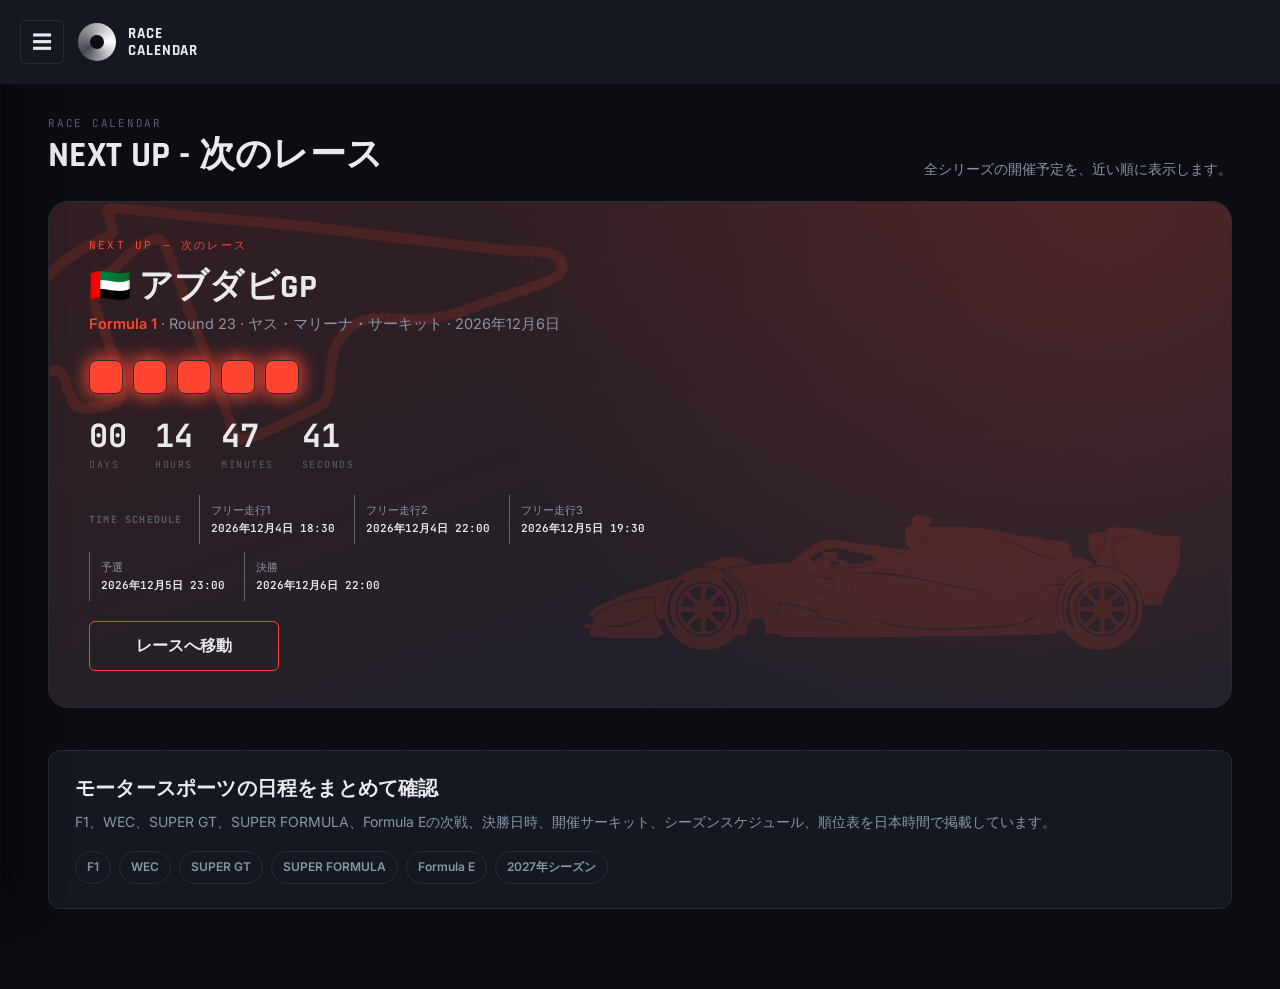
==== 2027/index.html @ 75c9a81f "Add files via upload" ====
<!--
  RACE CALENDAR — モータースポーツ観戦カレンダー
  ================================================
  ファイル構成（すべて同じフォルダに置いて index.html を開いてください。
  サブフォルダは使っていません）:
    index.html            … 画面の骨組み（このファイル）
    styles.css            … 見た目（レイアウト・配色・レスポンシブ対応）
    script.js              … 画面の動作（カレンダー描画・モーダル表示など）
    series-f1.js            ┐
    series-wec.js            │
    series-supergt.js        │ シリーズごとのレースデータ（日程・
    series-superformula.js   │ セッション・順位表）。script.js より
    series-formulae.js      ┘ 集約される
  中身は id="..." を付けた空の入れ物（div など）を用意しておき、
  script.js がその中身を毎回作り直す「描画関数」方式になっています。

  ◆ 車のシルエット／コース図を好きな画像に差し替えたい場合
  各 series-◯◯.js の中で、以下のように「画像ファイルへのパス」を追加すると、
  自動生成の線画の代わりに、その画像をシリーズのテーマカラーで
  表示します。透明PNGを使うと、透明部分を保ったままきれいに表示されます。
  画像は images フォルダに置き、スラッシュ（/）区切りで指定してください。
    ・シリーズ全体の車シルエットを変える → シリーズの "carImage": "../images/任意のファイル名.png"
      例）"id": "f1", "carImage": "../images/f1-car.png", ...
    ・特定のレース1つのコース図を変える → そのレースの "trackImage": "../maps/任意のファイル名.png"
      例）{ "round":1, "name":"...", "trackImage":"../maps/suzuka-map.png", ... }
  透明PNG（背景が透明なシルエットや図）を使うと自然になじみます。
-->
<!DOCTYPE html>
<html lang="ja">
<head>
<meta charset="UTF-8">
<meta name="viewport" content="width=device-width, initial-scale=1.0">
<title>2027年 モータースポーツ日程 | RACE CALENDAR</title>
<meta name="description" content="2027年のF1、WEC、SUPER GT、SUPER FORMULA、Formula Eの日程、決勝開始時刻、開催サーキットを日本時間で確認できます。">
<meta name="robots" content="index, follow, max-image-preview:large">
<meta name="theme-color" content="#10141d">
<meta property="og:locale" content="ja_JP">
<meta property="og:type" content="website">
<meta property="og:site_name" content="RACE CALENDAR">
<meta property="og:title" content="2027年 モータースポーツ日程 | RACE CALENDAR">
<meta property="og:description" content="2027年の主要モータースポーツの日程と開催サーキットを確認できます。">
<meta name="twitter:card" content="summary">
<meta name="twitter:title" content="2027年 モータースポーツ日程 | RACE CALENDAR">
<meta name="twitter:description" content="2027年の主要モータースポーツの日程と開催サーキットを確認できます。">
<link rel="canonical" id="canonicalLink" href="./">
<link rel="icon" href="../favicon.svg" type="image/svg+xml">
<link rel="preconnect" href="https://fonts.googleapis.com">
<link rel="preconnect" href="https://fonts.gstatic.com" crossorigin>
<link href="https://fonts.googleapis.com/css2?family=Rajdhani:wght@500;600;700&family=Inter:wght@400;500;600&family=JetBrains+Mono:wght@400;500;700&display=swap" rel="stylesheet">
<link rel="stylesheet" href="styles.css?v=20260815-seo">
</head>
<body>

<header class="app-header">
  <button class="menu-toggle" id="menuToggle" aria-label="メニューを開く">☰</button>
  <a class="brand" id="homeButton" href="../index.html" aria-label="ホームへ戻る">
    <span class="brand-mark"></span>
    <span class="brand-text">RACE<br>CALENDAR</span>
  </a>
</header>

<div class="app">
  <!-- サイドバー：中身の <nav id="seriesNav"> は空のままにしておき、
       JS の renderNav() がシリーズ一覧ボタンを流し込む -->
  <aside class="sidebar" id="sidebar">
    <button class="sidebar-collapse" id="sidebarCollapse" aria-label="サイドバーを折りたたむ" aria-pressed="false">‹</button>
    <div class="sidebar-label">シリーズを選択</div>
    <nav class="series-nav" id="seriesNav"></nav>
    <div class="sidebar-footer">
      <div class="clock-label">現在時刻 (JST)</div>
      <div class="clock" id="clock">--:--:--</div>
    </div>
  </aside>

  <main class="main">
    <!-- ホーム：全シリーズを横断して、直近のレースを表示する -->
    <section class="home-view" id="homeView">
      <div class="home-heading">
        <div>
          <div class="home-eyebrow">RACE CALENDAR</div>
          <h1>NEXT UP - 次のレース</h1>
        </div>
        <p>全シリーズの開催予定を、近い順に表示します。</p>
      </div>
      <div class="home-featured" id="homeFeatured"></div>
      <section class="home-upcoming-section">
        <div class="section-heading"><h2>まもなく開催</h2><span>UPCOMING RACES</span></div>
        <div class="home-upcoming" id="homeUpcoming"></div>
      </section>
      <section class="seo-intro" aria-labelledby="seoIntroTitle">
        <h2 id="seoIntroTitle">2027年のモータースポーツ日程</h2>
        <p>F1、WEC、SUPER GT、SUPER FORMULA、Formula Eの決勝日、開催サーキット、シーズンスケジュールを掲載しています。</p>
        <nav class="seo-series-links" aria-label="2027年シリーズ別レースカレンダー">
          <a href="?season=2027&amp;series=f1">F1</a>
          <a href="?season=2027&amp;series=wec">WEC</a>
          <a href="?season=2027&amp;series=supergt">SUPER GT</a>
          <a href="?season=2027&amp;series=superformula">SUPER FORMULA</a>
          <a href="?season=2027&amp;series=formulae">Formula E</a>
          <a href="../index.html?season=2026&amp;series=f1">2026年シーズン</a>
        </nav>
      </section>
    </section>

    <div class="series-view" id="seriesView" hidden>
    <div class="series-toolbar"><label class="season-picker" for="seasonSelect"><span>シーズン</span><select id="seasonSelect" aria-label="シーズンを選択"></select></label></div>
    <!-- ヒーロー：次のレース名・カウントダウン・背景の車シルエット。
         中の id 付き要素は renderHero() が毎回書き換える -->
    <section class="hero" id="hero">
      <div class="hero-car" id="heroCar"></div>
      <div class="hero-track" id="heroTrack" aria-hidden="true"></div>
      <div class="hero-content">
        <div class="hero-eyebrow">NEXT UP — 次のレース</div>
        <h1 class="hero-title" id="heroRaceName">読み込み中...</h1>
        <div class="hero-meta" id="heroMeta"></div>
        <div class="lights" id="lights" aria-hidden="true">
          <div class="light"></div><div class="light"></div><div class="light"></div><div class="light"></div><div class="light"></div>
        </div>
        <div class="countdown" id="countdown">
          <div class="cd-block"><span id="cdDays">--</span><label>DAYS</label></div>
          <div class="cd-block"><span id="cdHours">--</span><label>HOURS</label></div>
          <div class="cd-block"><span id="cdMins">--</span><label>MINUTES</label></div>
          <div class="cd-block"><span id="cdSecs">--</span><label>SECONDS</label></div>
        </div>
        <div class="hero-sessions" id="heroSessions" aria-label="タイムスケジュール"></div>
      </div>
    </section>

    <!-- 月間カレンダー：日付マスは renderCalendar() が月替わりのたびに全部作り直す -->
    <section class="calendar-section">
      <div class="cal-header">
        <button class="cal-nav-btn" id="prevMonth" aria-label="前の月">‹</button>
        <h2 id="monthLabel">-</h2>
        <button class="cal-nav-btn" id="nextMonth" aria-label="次の月">›</button>
      </div>
      <div class="cal-grid" id="calGrid"></div>
    </section>

    <!-- シーズンスケジュール一覧：レースカードは renderList() が生成 -->
    <section class="race-list-section">
      <h2 id="listTitle">シーズンスケジュール</h2>
      <div class="race-list" id="raceList"></div>
    </section>

    <!-- 順位表：renderStandings() がシリーズごとの順位データから生成 -->
    <section class="standings-section">
      <h2 id="standingsTitle">ランキング</h2>
      <div class="standings-switch" role="group" aria-label="順位表の表示切り替え">
        <button type="button" class="active" data-standings-mode="drivers">ドライバーズ</button>
        <button type="button" data-standings-mode="teams">チーム</button>
      </div>
      <div class="standings-note" id="standingsNote"></div>
      <div class="standings-table" id="standingsTable"></div>
    </section>
    </div>
  </main>
</div>

<!-- レース詳細モーダル：普段は非表示（.openが付くと画面中央に表示される）。
     openRaceModal() が呼ばれるとこの中身を書き換えて表示する -->
<div class="modal-overlay" id="modalOverlay">
  <div class="modal" role="dialog" aria-modal="true" aria-labelledby="modalRaceName">
    <button class="modal-close" id="modalClose" aria-label="閉じる">✕</button>
    <div class="modal-header">
      <div class="modal-track" id="modalTrack"></div>
      <div class="modal-title">
        <h3 id="modalRaceName">-</h3>
        <div class="sub" id="modalSub">-</div>
      </div>
    </div>
    <div class="modal-section-label">セッションスケジュール</div>
    <div class="session-list" id="modalSessions"></div>
  </div>
</div>

<!-- シリーズごとのデータファイル（レース日程・順位表など）。
     ここに書かれた順番がサイドバーの並び順になる。
     読み込み後、各ファイルが window.SERIES_DATA に自分のシリーズを追加していく。
     script.js（画面の動作を作るメインのコード）は必ずこれらより後で読み込む -->
<script src="series-f1.js?v=20260815-shared-assets"></script>
<script src="series-wec.js?v=20260815-shared-assets"></script>
<script src="series-supergt.js?v=20260815-shared-assets"></script>
<script src="series-superformula.js?v=20260815-shared-assets"></script>
<script src="series-formulae.js?v=20260815-shared-assets"></script>
<script src="home.js?v=20260815-five-upcoming-races"></script>
<script src="../seo.js?v=20260815-seo"></script>
<script src="script.js?v=20260815-seo"></script>
</body>
</html>
---- 2027/styles.css ----
/* ==========================================================
     配色・共通トークン
     ここで定義した色や角丸のサイズを、下のあらゆるパーツが
     var(--◯◯) の形で参照している。色を変えたい時はここだけ直せばよい。
     --accent は「現在選択中のシリーズの色」を指し、
     JavaScript 側で switch のたびに document.documentElement の
     スタイルとして書き換えている（例: var(--red) → var(--blue)）。
     ========================================================== */
  :root{
    --bg:#0B0D12;          /* ページ全体の背景色（濃いアスファルト色） */
    --surface:#141821;      /* カードやサイドバーなど「面」の背景色 */
    --surface-alt:#1B202B;  /* surface よりわずかに明るい面（ホバー時など） */
    --line:#262C38;         /* 境界線の色 */
    --text:#E8EAED;         /* 主要な文字色 */
    --text-dim:#8B93A7;     /* 補助的な文字色（サーキット名など） */
    --text-faint:#565E6E;   /* さらに目立たせない文字色（ラベルなど） */
    /* --- 各レースシリーズのテーマカラー（色見本） --- */
    --red:#FF4530;      /* F1 */
    --amber:#FFB020;    /* SUPER GT */
    --green:#3DFF8C;    /* 決勝スタートランプ点灯時の色にも使用 */
    --blue:#3DA8FF;     /* WEC */
    --purple:#B47DFF;   /* 予備 */
    --orange:#FF8A3D;   /* SUPER FORMULA */
    --teal:#2DD4BF;     /* SUPER耐久 */
    --lime:#C6FF3D;     /* Formula E */
    --pink:#FF5FA8;     /* 予備 */
    --gold:#FFC94D;     /* 順位表の1位ハイライト用 */
    --radius-s:6px;   /* 小さい角丸（ボタンなど） */
    --radius-m:12px;  /* 中くらいの角丸（カードなど） */
    --radius-l:20px;  /* 大きい角丸（セクション全体など） */
    --accent: var(--red); /* 現在選択中シリーズのテーマカラー（JSで動的に切替） */
  }

  /* ページ全体の初期化（余白リセット・箱の計算方法を統一） */
  *{box-sizing:border-box; margin:0; padding:0;}
  html{scroll-behavior:smooth;}
  body{
    background:var(--bg);
    color:var(--text);
    font-family:'Inter', sans-serif;
    min-height:100vh;
    background-image:repeating-linear-gradient(90deg, rgba(255,255,255,0.015) 0px, rgba(255,255,255,0.015) 1px, transparent 1px, transparent 80px);
  }
  /* ホームは無地、シリーズ画面だけ選択中のテーマカラーで背景を染める。 */
  body.series-active{
    background-image:
      radial-gradient(circle at 85% -10%, color-mix(in srgb, var(--accent) 16%, transparent), transparent 42%),
      repeating-linear-gradient(90deg, rgba(255,255,255,0.015) 0px, rgba(255,255,255,0.015) 1px, transparent 1px, transparent 80px);
  }

  h1,h2,h3{font-family:'Rajdhani', sans-serif; font-weight:700; letter-spacing:0.01em;}
  ::selection{ background:var(--accent); color:#0B0D12; }
  a, button{ font-family:inherit; }

  /* ==========================================================
     全体レイアウト
     画面は「サイドバー（左）＋メイン（右）」の横並び(flex)構成。
     スマホ幅では .menu-toggle（ハンバーガーボタン）でサイドバーの
     表示/非表示を切り替える（詳しくは末尾の @media 参照）。
     ========================================================== */
  .app{ display:flex; min-height:100vh; }

  .app-header{
    position:fixed; inset:0 0 auto 0; z-index:70; height:84px;
    display:flex; align-items:center; gap:14px; padding:0 20px;
    background:var(--surface); border-bottom:0;
    backdrop-filter:blur(14px); -webkit-backdrop-filter:blur(14px);
  }

  /* PC・スマホ共通のサイドバー開閉ボタン */
  .menu-toggle{
    display:block;
    position:static; flex:none;
    width:44px; height:44px;
    background:var(--surface); border:1px solid var(--line);
    color:var(--text); border-radius:var(--radius-s);
    font-size:20px; cursor:pointer;
  }

  /* 左側のサイドバー本体（シリーズ切替ナビ＋現在時刻） */
  .sidebar{
    width:260px; min-width:260px;
    background:var(--surface);
    border-right:0;
    padding:94px 20px 28px;
    display:flex; flex-direction:column;
    position:fixed; left:0; top:0; height:100vh;
    overflow-y:auto; z-index:50; transform:translateX(-100%);
    box-shadow:20px 0 40px rgba(0,0,0,0.4); transition:transform .25s ease;
  }
  .sidebar.open{ transform:translateX(0); }

  .brand{ display:flex; align-items:center; gap:12px; position:static; margin:0; background:none; border:0; cursor:pointer; text-align:left; text-decoration:none; }
  .brand:focus-visible,.sidebar-collapse:focus-visible{ outline:2px solid var(--accent); outline-offset:3px; }
  .brand-mark{
    width:38px; height:38px; border-radius:50%;
    background:conic-gradient(from 90deg, #fff, #ffffff35 40%, #fff);
    display:flex; align-items:center; justify-content:center;
    position:relative; flex:none;
  }
  body.series-active .brand-mark{
    background:conic-gradient(from 90deg, var(--accent), #fff2 40%, var(--accent));
  }
  .brand-mark::after{
    content:""; width:14px; height:14px; border-radius:50%;
    background:var(--bg);
  }
  .brand-text{
    font-family:'Rajdhani', sans-serif; font-weight:700;
    font-size:15px; line-height:1.15; letter-spacing:0.06em; color:var(--text);
  }
  .sidebar-collapse{
    display:none;
    position:absolute; right:12px; left:auto; top:32px; z-index:2; width:30px; height:30px;
    border:1px solid var(--line); border-radius:50%; background:var(--surface-alt); color:var(--text-dim);
    cursor:pointer; font-size:22px; line-height:1; transition:transform .22s ease, color .15s ease;
  }
  .sidebar-collapse:hover{ color:var(--text); border-color:var(--accent); }
  .sidebar.collapsed{ width:78px; min-width:78px; padding:94px 14px 28px; overflow:visible; }
  .sidebar.collapsed .sidebar-label,.sidebar.collapsed .series-btn span:not(.dot),.sidebar.collapsed .sidebar-footer{ display:none; }
  .sidebar.collapsed .series-btn{ justify-content:center; padding:12px; }
  .sidebar.collapsed .sidebar-collapse{
    /* 折りたたみ時はロゴアイコンの横、サイドバー外側に表示する */
    right:-112px; left:auto; top:32px; transform:rotate(180deg);
  }

  .series-toolbar{ display:flex; justify-content:flex-end; margin-bottom:16px; }
  .season-picker{ display:flex; flex-direction:column; gap:6px; width:154px; }
  .season-picker span{ font-family:'JetBrains Mono',monospace; font-size:10px; letter-spacing:.13em; color:var(--text-faint); }
  .season-picker select{ width:100%; appearance:none; background:var(--surface-alt); color:var(--text); border:1px solid var(--line); border-radius:var(--radius-s); padding:9px 11px; font:600 13px 'JetBrains Mono',monospace; cursor:pointer; }
  .season-picker select:focus-visible{ outline:2px solid var(--accent); outline-offset:2px; }

  .sidebar-label{
    font-family:'JetBrains Mono', monospace; font-size:11px;
    letter-spacing:0.12em; color:var(--text-faint); margin-bottom:14px;
    text-transform:uppercase;
  }

  /* シリーズ切替ボタンの並び（中身は JS の renderNav() が生成する） */
  .series-nav{ display:flex; flex-direction:column; gap:4px; }
  .series-btn{
    display:flex; align-items:center; gap:12px;
    background:transparent; border:1px solid transparent;
    color:var(--text-dim); text-align:left;
    padding:10px 12px; border-radius:var(--radius-s);
    cursor:pointer; font-size:13.5px; font-weight:500;
    width:100%; text-decoration:none;
    transition:background .15s ease, color .15s ease, border-color .15s ease;
  }
  .series-btn .dot{
    width:9px; height:9px; border-radius:50%; flex:none;
    background:var(--dot-color, var(--text-faint));
    box-shadow:0 0 0 3px transparent;
    transition:box-shadow .15s ease;
  }
  .series-btn:hover{ background:var(--surface-alt); color:var(--text); }
  .series-btn:focus-visible{ outline:2px solid var(--accent); outline-offset:2px; }
  .series-btn.active{ background:var(--surface-alt); color:var(--text); border-color:var(--line); }
  .series-btn.active .dot{ box-shadow:0 0 0 3px color-mix(in srgb, var(--dot-color) 25%, transparent); }
  .series-btn .count{ margin-left:auto; font-family:'JetBrains Mono', monospace; font-size:11px; color:var(--text-faint); }
  .home-nav-btn{ margin-bottom:6px; }

  .sidebar-footer{ margin-top:auto; padding-top:24px; border-top:1px solid var(--line); }
  .clock-label{ font-family:'JetBrains Mono', monospace; font-size:10px; letter-spacing:0.15em; color:var(--text-faint); }
  .clock{ font-family:'JetBrains Mono', monospace; font-size:22px; color:var(--text); margin-top:4px; }

  /* ==========================================================
     メインエリア（右側）
     上から「ヒーロー（次のレース情報）」→「カレンダー」→
     「シーズンスケジュール一覧」→「順位表」の縦積み構成。
     ========================================================== */
  /* PC幅で画面いっぱいに広がるよう、横幅の上限(max-width)は設けていない。
     サイドバー(260px)を除いた残りの幅すべてを .main が使う */
  .main{ flex:1; width:100%; min-width:0; margin-left:0; padding:116px 48px 80px; transition:margin-left .25s ease, width .25s ease; }

  @media (min-width: 881px){
    .sidebar.open + .main{
      width:calc(100% - 260px);
      margin-left:260px;
    }
  }

  /* ホーム画面 */
  .home-heading{ display:flex; justify-content:space-between; align-items:end; gap:24px; margin-bottom:22px; }
  .home-eyebrow,.section-heading span{ font-family:'JetBrains Mono',monospace; font-size:11px; letter-spacing:.16em; color:var(--text-faint); }
  .home-heading h1{ font-size:36px; color:var(--text); }
  .home-heading p{ color:var(--text-dim); font-size:14px; }
  .home-featured{ --panel-accent:var(--home-color,var(--accent)); position:relative; overflow:hidden; min-height:260px; padding:36px 40px; border:1px solid var(--line); border-radius:var(--radius-l); background:linear-gradient(160deg, color-mix(in srgb, var(--panel-accent) 13%, var(--surface)) 0%, var(--surface-alt) 100%); margin-bottom:34px; }
  .home-featured::before{
    content:""; position:absolute; inset:0;
    background:radial-gradient(circle at 90% 0%, color-mix(in srgb, var(--panel-accent) 18%, transparent), transparent 55%);
    pointer-events:none;
  }
  .home-featured-content{ position:relative; z-index:1; max-width:720px; }
  .home-featured-car{ position:absolute; right:50px; bottom:-22px; z-index:0; width:600px; max-width:52%; opacity:.14; pointer-events:none; }
  .home-featured-car img,.home-featured-car svg{ display:block; width:100%; height:auto; }
  .home-featured-track{ position:absolute; z-index:0; left:-190px; top:-246px; bottom:auto; opacity:.14; transform:rotate(-13deg); pointer-events:none; }
  .home-featured-track .track-icon-img{ display:block; }
  .home-featured .hero-eyebrow{ color:var(--home-color,var(--accent)); }
  .home-featured .hero-meta .series-tag{ color:var(--home-color,var(--accent)); }
  .home-featured .home-countdown{ margin-bottom:24px; }
  .home-featured .home-sessions{ margin:0 0 20px; }
  .race-link-btn{ display:inline-flex; align-items:center; justify-content:center; padding:10px 15px; border:1px solid var(--home-color,var(--accent)); border-radius:var(--radius-s); background:transparent; color:var(--text); font-weight:600; cursor:pointer; text-decoration:none; transition:background .15s ease, color .15s ease; }
  .featured-race-link{ min-width:190px; min-height:50px; padding:13px 22px; font-size:16px; }
  .race-link-btn:hover{ background:var(--home-color,var(--accent)); color:var(--bg); }
  .section-heading{ display:flex; align-items:baseline; justify-content:space-between; margin-bottom:16px; }
  .section-heading h2{ font-size:22px; color:var(--text); }
  .home-upcoming{ display:flex; flex-direction:column; gap:10px; }
  .upcoming-card{ --home-color:var(--accent); position:relative; overflow:hidden; background:var(--surface); border:1px solid var(--line); border-left:4px solid var(--home-color); border-radius:var(--radius-m); padding:22px 24px; display:grid; grid-template-columns:185px 64px 190px minmax(0,1fr) auto; align-items:center; column-gap:18px; min-height:148px; }
  .upcoming-when{ grid-column:1; grid-row:1 / span 2; display:flex; flex-direction:column; gap:4px; }
  .upcoming-date{ font-family:'JetBrains Mono',monospace; font-size:13px; color:var(--text-dim); }
  .upcoming-days{ color:var(--home-color); font-family:'JetBrains Mono',monospace; font-size:42px; line-height:1; letter-spacing:-.06em; }
  .upcoming-days small{ font-size:15px; letter-spacing:0; margin-left:5px; }
  .upcoming-track{ grid-column:2; grid-row:1 / span 2; display:flex; align-items:center; justify-content:center; z-index:1; }
  .upcoming-track .track-icon-img{ display:block; }
  .upcoming-series{ grid-column:3; grid-row:1 / span 2; color:var(--text-dim); font-size:14px; font-weight:600; }
  .upcoming-card h3{ grid-column:4; grid-row:1; color:var(--text); font-size:24px; line-height:1.1; margin-bottom:5px; z-index:1; }
  .upcoming-circuit{ grid-column:4; grid-row:2; color:var(--text-dim); font-size:14px; line-height:1.4; z-index:1; }
  .upcoming-card .race-link-btn{ grid-column:5; grid-row:1 / span 2; width:140px; font-size:14px; z-index:1; }
  .upcoming-car{ position:absolute; right:300px; bottom:-22px; width:350px; opacity:.08; pointer-events:none; }
  .upcoming-car img,.upcoming-car svg{ display:block; width:100%; height:auto ;}
  .seo-intro{ margin-top:42px; padding:24px 26px; border:1px solid var(--line); border-radius:var(--radius-m); background:var(--surface); }
  .seo-intro h2{ color:var(--text); font-size:20px; margin-bottom:8px; }
  .seo-intro p{ color:var(--text-dim); font-size:14px; line-height:1.75; }
  .seo-series-links{ display:flex; flex-wrap:wrap; gap:8px; margin-top:16px; }
  .seo-series-links a{ padding:7px 11px; border:1px solid var(--line); border-radius:999px; color:var(--text-dim); font-size:12px; font-weight:600; text-decoration:none; }
  .seo-series-links a:hover{ border-color:var(--text-faint); color:var(--text); }
  .seo-series-links a:focus-visible{ outline:2px solid var(--accent); outline-offset:2px; }

  /* ヒーローセクション：次のレース名・カウントダウン・背景の車シルエット */
  .hero{
    --panel-accent:var(--accent);
    background:linear-gradient(160deg, color-mix(in srgb, var(--accent) 13%, var(--surface)) 0%, var(--surface-alt) 100%);
    border:1px solid var(--line);
    border-radius:var(--radius-l);
    padding:36px 40px;
    position:relative;
    overflow:hidden;
    margin-bottom:36px;
  }
  .hero::before{
    content:""; position:absolute; inset:0;
    background:radial-gradient(circle at 90% 0%, color-mix(in srgb, var(--accent) 18%, transparent), transparent 55%);
    pointer-events:none;
  }
  /* 背景に薄く表示する「そのシリーズの車シルエット」（JSのcarSVG()が中身を生成） */
  .hero-car{
    position:absolute; right:-10px; bottom:-14px; width:380px; max-width:52%;
    opacity:0.14; pointer-events:none; z-index:0; transition:opacity .3s ease;
  }
  .hero-track{
    position:absolute; left:-190px; top:-246px; bottom:auto; z-index:0; opacity:.14;
    transform:rotate(-13deg); pointer-events:none;
  }
  .hero-track .track-icon-img{ display:block; }
  .hero-car svg{ width:100%; height:auto; display:block; }
  /* 通常の画像表示に色フィルターを適用する。ローカルファイルを直接開く場合も安定して表示される。 */
  .tinted-image{
    display:block;
    filter:var(--image-filter, none);
  }
  .hero-car-img{
    width:150%; height:auto; object-fit:contain;max-width:200%;
    position:absolute; right:30px; bottom:-14px;
  }

  /* 文字エリアと背景の車が重なり始める幅では、コース図を優先する。 */
  @media (max-width: 1180px){
    .hero-car,.home-featured-car,.upcoming-car{ display:none; }
  }
  /* コース図は正方形の枠内に収める */
  .track-icon-img{
    display:inline-block; flex:none; object-fit:contain;
  }
  /* 文字情報は z-index:1 で車シルエットより手前に表示し、読みやすさを確保 */
  .hero-content{ position:relative; z-index:1; }
  .hero-sessions{ display:flex; flex-wrap:wrap; align-items:stretch; gap:8px; margin:20px 0 18px; max-width:880px; }
  .hero-sessions-title{ display:flex; align-items:center; padding-right:8px; color:var(--text-faint); font-family:'JetBrains Mono',monospace; font-size:10px; font-weight:700; letter-spacing:.12em; }
  .hero-session{ display:flex; flex-direction:column; justify-content:center; gap:3px; min-width:142px; padding:8px 11px; }
  .hero-sessions-title + .hero-session,
  .hero-session + .hero-session{ border-left:1px solid color-mix(in srgb, var(--text-dim) 62%, transparent); }
  .hero-session span{ color:var(--text-dim); font-size:11px; }
  .hero-session strong{ color:var(--text); font-family:'JetBrains Mono',monospace; font-size:11px; font-weight:600; white-space:nowrap; }
  .hero-eyebrow{ font-family:'JetBrains Mono', monospace; font-size:11px; letter-spacing:0.2em; color:var(--accent); margin-bottom:10px; }
  .hero-title{ font-size:34px; color:var(--text); margin-bottom:6px; }
  .hero-meta{ color:var(--text-dim); font-size:14.5px; margin-bottom:26px; }
  .hero-meta .series-tag{ color:var(--accent); font-weight:600; }

  /* F1の「スタートランプ」を模した5つのランプ。残り日数が少ないほど
     点灯数が増え、レース当日は緑（.go）になる（JSのsetLights()が制御） */
  .lights{ display:flex; gap:10px; margin-bottom:26px; }
  .light{ width:34px; height:34px; border-radius:8px; background:#2a1210; border:1px solid var(--line); transition:background .3s ease, box-shadow .3s ease; }
  .light.on{ background:var(--red); box-shadow:0 0 18px 2px color-mix(in srgb, var(--red) 70%, transparent); }
  .light.go{ background:var(--green); box-shadow:0 0 18px 2px color-mix(in srgb, var(--green) 70%, transparent); }

  /* 残り日数・時・分・秒を表示するカウントダウン表示（DAYS/HOURS/MIN/SEC） */
  .countdown{ display:flex; gap:28px; flex-wrap:wrap; }
  .cd-block{ display:flex; flex-direction:column; }
  .cd-block span{ font-family:'JetBrains Mono', monospace; font-size:32px; font-weight:700; color:var(--text); line-height:1; }
  .cd-block label{ font-family:'JetBrains Mono', monospace; font-size:10px; letter-spacing:0.15em; color:var(--text-faint); margin-top:6px; }

  /* 月間カレンダー：開催日のマスだけ色付き＆クリック可能になる
     （中身はJSのrenderCalendar()が月替わりのたびに作り直す） */
  .calendar-section{ background:var(--surface); border:1px solid var(--line); border-radius:var(--radius-l); padding:28px 30px; margin-bottom:36px; }
  .cal-header{ display:flex; align-items:center; justify-content:space-between; margin-bottom:20px; }
  .cal-header h2{ font-size:20px; color:var(--text); }
  .cal-nav-btn{ width:34px; height:34px; border-radius:var(--radius-s); background:var(--surface-alt); border:1px solid var(--line); color:var(--text-dim); cursor:pointer; font-size:16px; }
  .cal-nav-btn:hover{ color:var(--text); border-color:var(--accent); }
  .cal-nav-btn:focus-visible{ outline:2px solid var(--accent); outline-offset:2px; }

  .cal-grid{ display:grid; grid-template-columns:repeat(7, 1fr); gap:6px; }
  .cal-dow{ text-align:center; font-family:'JetBrains Mono', monospace; font-size:11px; color:var(--text-faint); padding-bottom:8px; letter-spacing:0.08em; }
  .cal-day{
    /* PC幅で列(1fr)が広がっても、セルの高さは一定の範囲に収まるようにして
       中身が空っぽの巨大な正方形にならないようにする（aspect-ratio指定はしない） */
    height:clamp(44px, 6vw, 72px);
    border-radius:var(--radius-s); background:var(--surface-alt);
    display:flex; flex-direction:column; align-items:center; justify-content:center;
    font-family:'JetBrains Mono', monospace; font-size:13px; color:var(--text-dim);
    position:relative;
  }
  .cal-day.empty{ background:transparent; }
  .cal-day.today{ box-shadow:inset 0 0 0 1.5px var(--text-faint); }
  .cal-day.race-day{ background:color-mix(in srgb, var(--accent) 16%, var(--surface-alt)); color:var(--text); cursor:pointer; font-weight:600; }
  .cal-day.race-day:hover{ background:color-mix(in srgb, var(--accent) 32%, var(--surface-alt)); }
  .cal-day.race-day::after{ content:""; position:absolute; bottom:5px; width:5px; height:5px; border-radius:50%; background:var(--accent); }
  .cal-day:focus-visible{ outline:2px solid var(--accent); outline-offset:2px; }

  /* シーズンスケジュール一覧：1レース＝1枚のカード。
     クリックするとそのレースの詳細（セッション日程）がモーダルで開く
     （中身はJSのrenderList()が生成、クリック処理はopenRaceModal()） */
  .race-list-section h2{ font-size:20px; margin-bottom:18px; color:var(--text); }
  .race-list{ display:flex; flex-direction:column; gap:10px; margin-bottom:36px; }
  .race-card{
    background:var(--surface); border:1px solid var(--line); border-left:3px solid var(--accent);
    border-radius:var(--radius-m); padding:14px 20px;
    display:grid; grid-template-columns:56px 48px 1fr auto; align-items:center; gap:16px;
    color:inherit; text-decoration:none; cursor:pointer; transition:transform .15s ease, border-color .15s ease;
  }
  .race-card:hover{ border-color:var(--accent); transform:translateY(-1px); }
  .race-card:focus-visible{ outline:2px solid var(--accent); outline-offset:2px; }
  .race-round{ font-family:'JetBrains Mono', monospace; font-size:11px; color:var(--text-faint); display:flex; flex-direction:column; gap:2px; }
  .race-round strong{ font-size:18px; color:var(--accent); font-family:'JetBrains Mono',monospace; }
  .race-track{ display:flex; align-items:center; justify-content:center; }
  .race-info h3{ font-size:16px; color:var(--text); margin-bottom:3px; font-weight:600; }
  .race-info .circuit{ font-size:12.5px; color:var(--text-dim); }
  .race-date{ font-family:'JetBrains Mono', monospace; font-size:13px; color:var(--text-dim); text-align:right; white-space:nowrap; }
  .race-card.past{ opacity:0.45; }

  /* 順位表：選択中シリーズのドライバー/チーム順位（サンプルデータ）
     （中身はJSのrenderStandings()が生成） */
  .standings-section h2{ font-size:20px; margin-bottom:8px; color:var(--text); }
  .standings-switch{ display:flex; gap:6px; margin:0 0 12px; }
  .standings-switch button{ border:1px solid var(--line); border-radius:999px; background:var(--surface-alt); color:var(--text-dim); padding:7px 13px; font:600 12px 'JetBrains Mono',monospace; cursor:pointer; }
  .standings-switch button.active{ border-color:var(--accent); background:color-mix(in srgb, var(--accent) 18%, var(--surface)); color:var(--text); }
  .standings-switch button:focus-visible{ outline:2px solid var(--accent); outline-offset:2px; }
  .standings-note{ font-size:12px; color:var(--text-faint); margin-bottom:14px; }
  .standings-table{ display:flex; flex-direction:column; gap:6px; }
  .standings-class{ display:flex; flex-direction:column; gap:6px; margin-bottom:18px; }
  .standings-class h3{ font-family:'JetBrains Mono',monospace; font-size:12px; letter-spacing:.12em; color:var(--accent); margin:2px 0 4px; }
  .standings-row{ display:grid; grid-template-columns:32px 1fr auto; align-items:center; gap:14px; background:var(--surface); border:1px solid var(--line); border-radius:var(--radius-m); padding:10px 16px; }
  .standings-row .pos{ font-family:'JetBrains Mono', monospace; font-weight:700; color:var(--accent); font-size:15px; }
  .standings-row.top1 .pos{ color:var(--gold); }
  .standings-row .driver{ display:flex; align-items:center; flex-wrap:wrap; gap:7px; font-size:14px; color:var(--text); font-weight:600; }
  .standings-row .team{ font-size:11.5px; color:var(--text-dim); }
  .standings-row .pts{ font-family:'JetBrains Mono', monospace; font-size:13px; color:var(--text-dim); text-align:right; white-space:nowrap; }

  /* レース詳細モーダル：カレンダーの開催日 or スケジュールカードを
     クリックした時に、練習走行・予選・決勝などのセッション時間を表示する
     画面全体を覆うポップアップ（JSのopenRaceModal()/closeModal()で開閉） */
  .modal-overlay{
    position:fixed; inset:0; background:rgba(5,6,9,0.72); backdrop-filter:blur(3px);
    display:flex; align-items:center; justify-content:center; z-index:200; padding:20px;
    opacity:0; pointer-events:none; transition:opacity .2s ease;
  }
  .modal-overlay.open{ opacity:1; pointer-events:auto; }
  .modal{
    background:var(--surface); border:1px solid var(--line); border-radius:var(--radius-l);
    max-width:520px; width:100%; max-height:85vh; overflow-y:auto; padding:32px; position:relative;
    transform:translateY(10px); transition:transform .2s ease;
  }
  .modal-overlay.open .modal{ transform:translateY(0); }
  .modal-close{
    position:absolute; top:18px; right:18px; width:36px; height:36px; border-radius:50%;
    background:var(--surface-alt); border:1px solid var(--line); color:var(--text-dim); cursor:pointer; font-size:18px;
  }
  .modal-close:focus-visible{ outline:2px solid var(--accent); outline-offset:2px; }
  .modal-header{ display:flex; gap:18px; align-items:center; margin-bottom:22px; padding-right:30px; }
  .modal-title h3{ font-size:21px; color:var(--text); }
  .modal-title .sub{ font-size:12.5px; color:var(--text-dim); margin-top:4px; }
  .modal-section-label{ font-family:'JetBrains Mono', monospace; font-size:11px; letter-spacing:0.15em; color:var(--text-faint); margin-bottom:10px; text-transform:uppercase; }
  .session-list{ display:flex; flex-direction:column; gap:8px; }
  .session-row{ display:flex; justify-content:space-between; align-items:center; background:var(--surface-alt); border-radius:var(--radius-s); padding:11px 14px; border-left:3px solid var(--accent); }
  .session-row .label{ font-size:13.5px; color:var(--text); font-weight:500; }
  .session-row .time{ font-family:'JetBrains Mono', monospace; font-size:12.5px; color:var(--text-dim); }

  /* スマホ・タブレット幅（880px以下）向けの調整：
     サイドバーを画面外に隠し、ハンバーガーボタンで開閉する形に切替 */
  @media (max-width: 880px){
    .menu-toggle{ display:block; }
    .sidebar{ position:fixed; z-index:50; left:0; top:0; transform:translateX(-100%); transition:transform .25s ease; box-shadow:20px 0 40px rgba(0,0,0,0.4); }
    .sidebar.open{ transform:translateX(0); }
    .sidebar.collapsed{ width:260px; min-width:260px; padding:94px 20px 28px; overflow-y:auto; }
    .sidebar.collapsed .sidebar-label,.sidebar.collapsed .series-btn span:not(.dot),.sidebar.collapsed .sidebar-footer{ display:initial; }
    .sidebar.collapsed .series-btn{ justify-content:flex-start; padding:10px 12px; }
    .sidebar-collapse{ display:none; }
    .main{ padding:108px 20px 60px; }
    .home-heading{ align-items:start; flex-direction:column; }
    .upcoming-card{ grid-template-columns:155px 56px minmax(0,1fr) auto; row-gap:6px; }
    .upcoming-when{ grid-column:1; grid-row:1 / span 3; }
    .upcoming-track{ grid-column:2; grid-row:1 / span 3; }
    .upcoming-series{ grid-column:3; grid-row:1; }
    .upcoming-card h3{ grid-column:3; grid-row:2; }
    .upcoming-circuit{ grid-column:3; grid-row:3; }
    .upcoming-card .race-link-btn{ grid-column:4; grid-row:1 / span 3; }
    .upcoming-card h3{ font-size:21px; }
    .upcoming-car{ right:140px; width:170px; }
    .hero{ padding:26px 22px; }
    .hero-title{ font-size:26px; }
    /* 大きな背景コース図を、左上に消えずカード内で見える大きさへ調整する。 */
    .hero-track{ left:-92px; top:-82px; bottom:auto; opacity:.12; transform:rotate(-13deg) scale(.70); transform-origin:left top; }
    .home-featured-track{ left:-92px; top:-82px; bottom:auto; opacity:.12; transform:rotate(-13deg) scale(.70); transform-origin:left top; }
    .race-card{ grid-template-columns:40px 40px 1fr; }
    .race-date{ grid-column:1 / -1; text-align:left; }
  }

  @media (max-width: 540px){
    .hero-sessions{ gap:6px; }
    .hero-sessions-title{ width:100%; padding:0 0 2px; }
    .hero-session{ min-width:calc(50% - 3px); flex:1; }
    .hero-session + .hero-session{ border-left:0; }
    .hero-sessions-title + .hero-session{ border-left:0; }
    .hero-session:nth-of-type(even){ border-left:1px solid color-mix(in srgb, var(--text-dim) 62%, transparent); }
    .hero-track{ left:-120px; top:-92px; opacity:.11; transform:rotate(-13deg) scale(.70); }
    .home-featured-track{ left:-120px; top:-92px; opacity:.11; transform:rotate(-13deg) scale(.70); }
    .upcoming-card{ grid-template-columns:1fr 52px auto; gap:6px 12px; }
    .upcoming-when{ grid-column:1; grid-row:1; }
    .upcoming-track{ grid-column:2; grid-row:1 / span 4; }
    .upcoming-series{ grid-column:1; grid-row:2; }
    .upcoming-card h3{ grid-column:1; grid-row:3; }
    .upcoming-circuit{ grid-column:1; grid-row:4; }
    .upcoming-card .race-link-btn{ grid-column:3; grid-row:1 / span 4; }
    .home-featured-count{ gap:12px; }
    .home-featured-count strong{ font-size:21px; }
  }

  /* OS側で「アニメーションを減らす」設定をしている人向けに、
     アニメーション・トランジションを無効化するアクセシビリティ対応 */
  @media (prefers-reduced-motion: reduce){
    *{ animation:none !important; transition:none !important; }
    html{ scroll-behavior:auto; }
  }
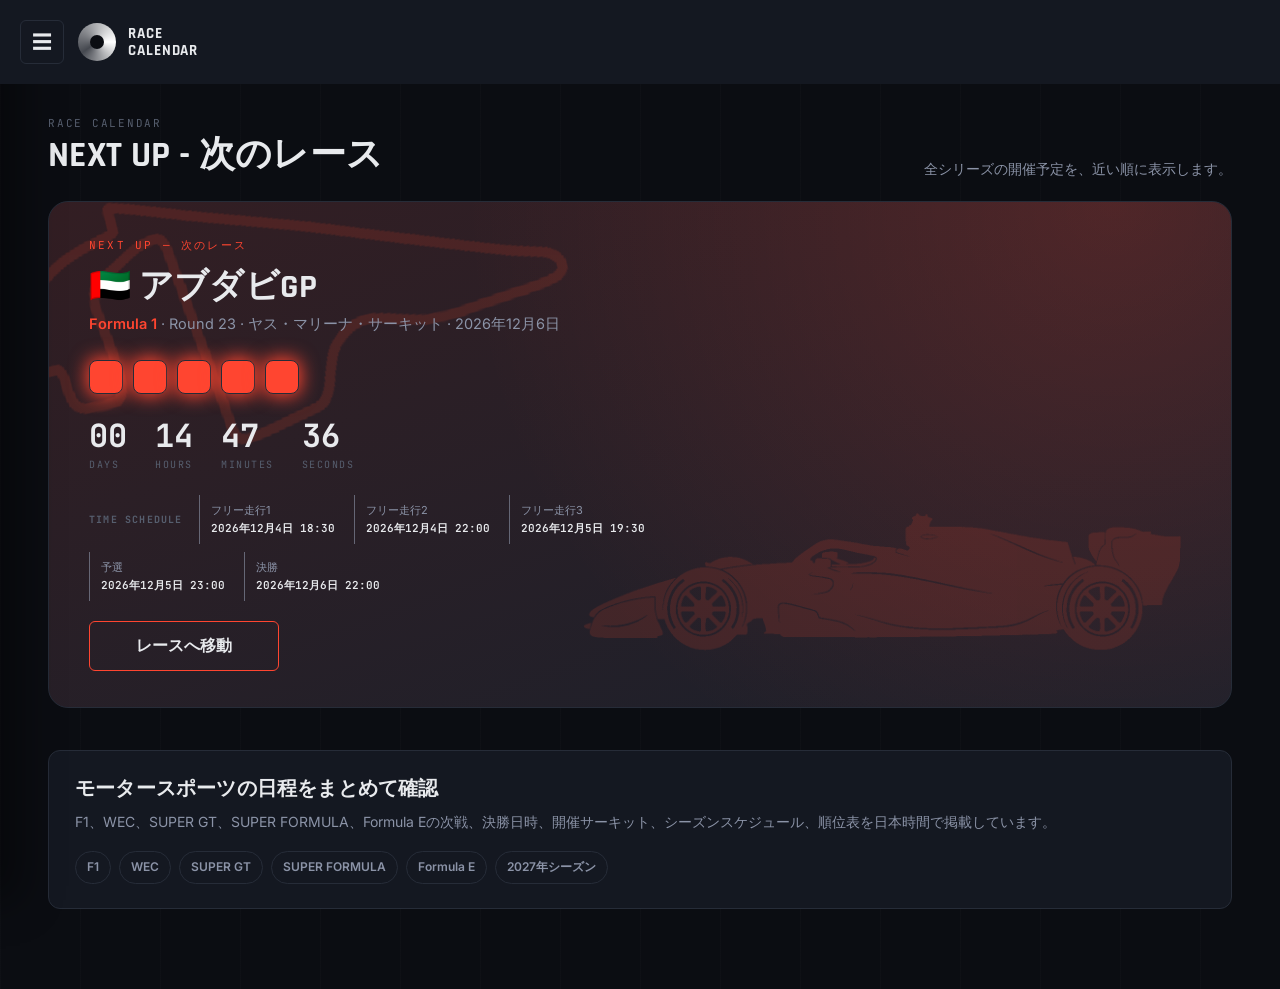
==== commit edf5c0d1: "Add production sitemap and canonical URLs" ====
--- a/2027/index.html
+++ b/2027/index.html
@@ -39,10 +39,12 @@
 <meta property="og:site_name" content="RACE CALENDAR">
 <meta property="og:title" content="2027年 モータースポーツ日程 | RACE CALENDAR">
 <meta property="og:description" content="2027年の主要モータースポーツの日程と開催サーキットを確認できます。">
+<meta property="og:url" content="https://racecalendar98.github.io/racecalendar/2027/">
 <meta name="twitter:card" content="summary">
 <meta name="twitter:title" content="2027年 モータースポーツ日程 | RACE CALENDAR">
 <meta name="twitter:description" content="2027年の主要モータースポーツの日程と開催サーキットを確認できます。">
-<link rel="canonical" id="canonicalLink" href="./">
+<link rel="canonical" id="canonicalLink" href="https://racecalendar98.github.io/racecalendar/2027/">
+<link rel="sitemap" type="application/xml" href="https://racecalendar98.github.io/racecalendar/sitemap.xml">
 <link rel="icon" href="../favicon.svg" type="image/svg+xml">
 <link rel="preconnect" href="https://fonts.googleapis.com">
 <link rel="preconnect" href="https://fonts.gstatic.com" crossorigin>
@@ -182,7 +184,7 @@
 <script src="series-superformula.js?v=20260815-shared-assets"></script>
 <script src="series-formulae.js?v=20260815-shared-assets"></script>
 <script src="home.js?v=20260815-five-upcoming-races"></script>
-<script src="../seo.js?v=20260815-seo"></script>
-<script src="script.js?v=20260815-seo"></script>
+<script src="../seo.js?v=20260815-sitemap"></script>
+<script src="script.js?v=20260815-sitemap"></script>
 </body>
 </html>
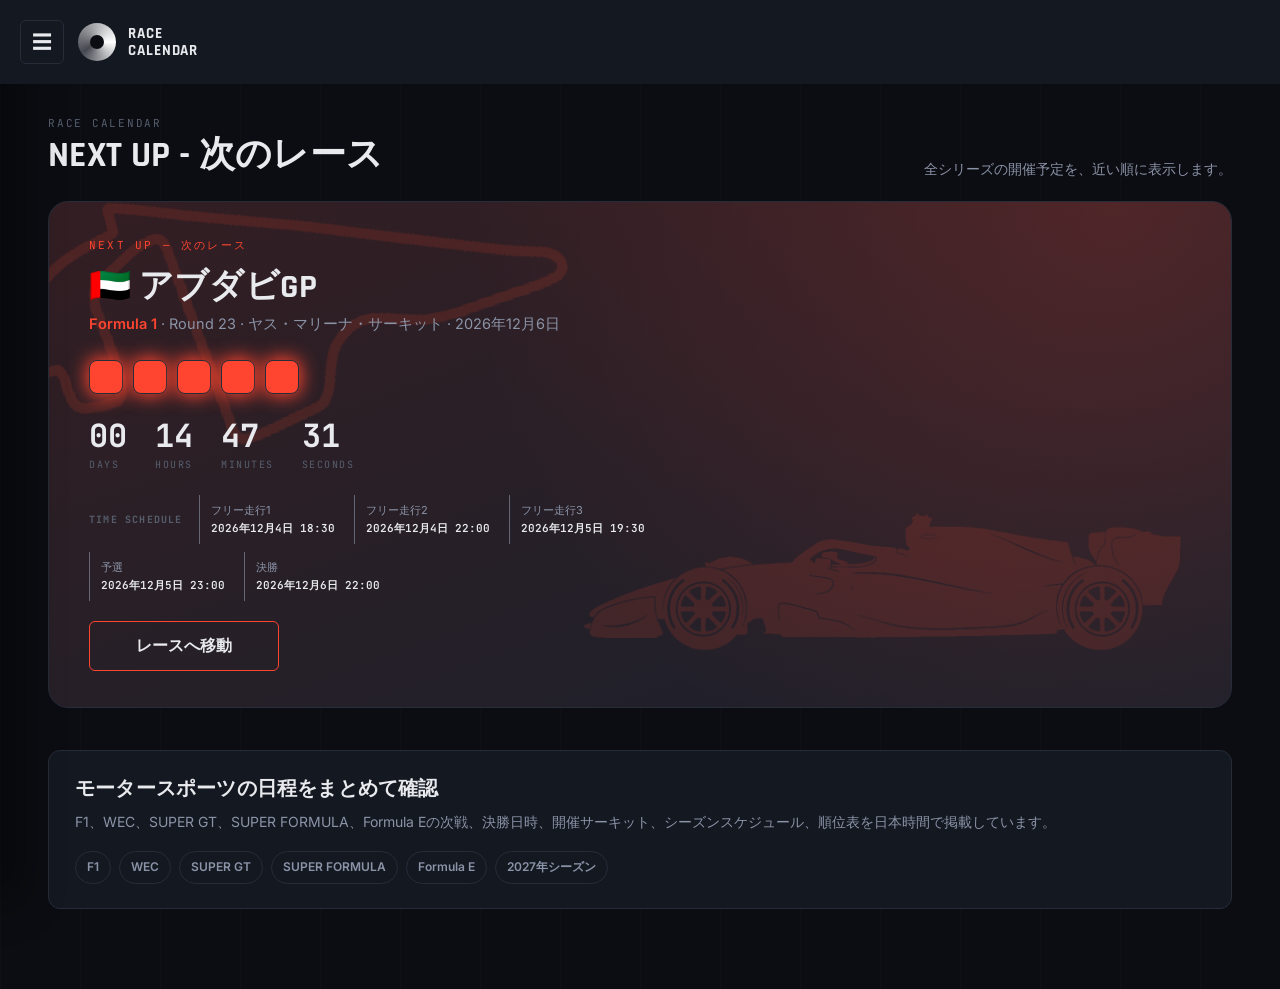
==== commit d199ce0c: "Improve upcoming race cards on mobile" ====
--- a/2027/index.html
+++ b/2027/index.html
@@ -49,7 +49,7 @@
 <link rel="preconnect" href="https://fonts.googleapis.com">
 <link rel="preconnect" href="https://fonts.gstatic.com" crossorigin>
 <link href="https://fonts.googleapis.com/css2?family=Rajdhani:wght@500;600;700&family=Inter:wght@400;500;600&family=JetBrains+Mono:wght@400;500;700&display=swap" rel="stylesheet">
-<link rel="stylesheet" href="styles.css?v=20260815-seo">
+<link rel="stylesheet" href="styles.css?v=20260815-mobile-upcoming">
 </head>
 <body>
 
--- a/2027/styles.css
+++ b/2027/styles.css
@@ -433,13 +433,26 @@
     .hero-session:nth-of-type(even){ border-left:1px solid color-mix(in srgb, var(--text-dim) 62%, transparent); }
     .hero-track{ left:-120px; top:-92px; opacity:.11; transform:rotate(-13deg) scale(.70); }
     .home-featured-track{ left:-120px; top:-92px; opacity:.11; transform:rotate(-13deg) scale(.70); }
-    .upcoming-card{ grid-template-columns:1fr 52px auto; gap:6px 12px; }
-    .upcoming-when{ grid-column:1; grid-row:1; }
-    .upcoming-track{ grid-column:2; grid-row:1 / span 4; }
-    .upcoming-series{ grid-column:1; grid-row:2; }
-    .upcoming-card h3{ grid-column:1; grid-row:3; }
-    .upcoming-circuit{ grid-column:1; grid-row:4; }
-    .upcoming-card .race-link-btn{ grid-column:3; grid-row:1 / span 4; }
+    .home-upcoming{ gap:14px; }
+    .home-upcoming-section .section-heading{ align-items:flex-end; gap:10px; }
+    .home-upcoming-section .section-heading h2{ font-size:24px; }
+    .home-upcoming-section .section-heading span{ font-size:9px; text-align:right; }
+    .upcoming-card{
+      min-height:0; padding:20px;
+      grid-template-columns:minmax(0,1fr) 72px;
+      grid-template-rows:auto auto auto auto auto;
+      gap:8px 14px;
+    }
+    .upcoming-when{ grid-column:1; grid-row:1; gap:6px; }
+    .upcoming-days{ font-size:48px; }
+    .upcoming-date{ font-size:13px; }
+    .upcoming-track{ grid-column:2; grid-row:1 / span 2; align-self:center; }
+    .upcoming-track .track-icon-img,.upcoming-track svg{ width:64px !important; height:64px !important; }
+    .upcoming-series{ grid-column:1; grid-row:2; font-size:14px; }
+    .upcoming-card h3{ grid-column:1 / -1; grid-row:3; margin:6px 0 0; font-size:24px; line-height:1.2; }
+    .upcoming-circuit{ grid-column:1 / -1; grid-row:4; font-size:15px; line-height:1.55; }
+    .upcoming-card .race-link-btn{ grid-column:1 / -1; grid-row:5; width:100%; min-height:48px; margin-top:8px; font-size:15px; }
+    .upcoming-car{ right:-30px; bottom:38px; width:240px; opacity:.055; }
     .home-featured-count{ gap:12px; }
     .home-featured-count strong{ font-size:21px; }
   }
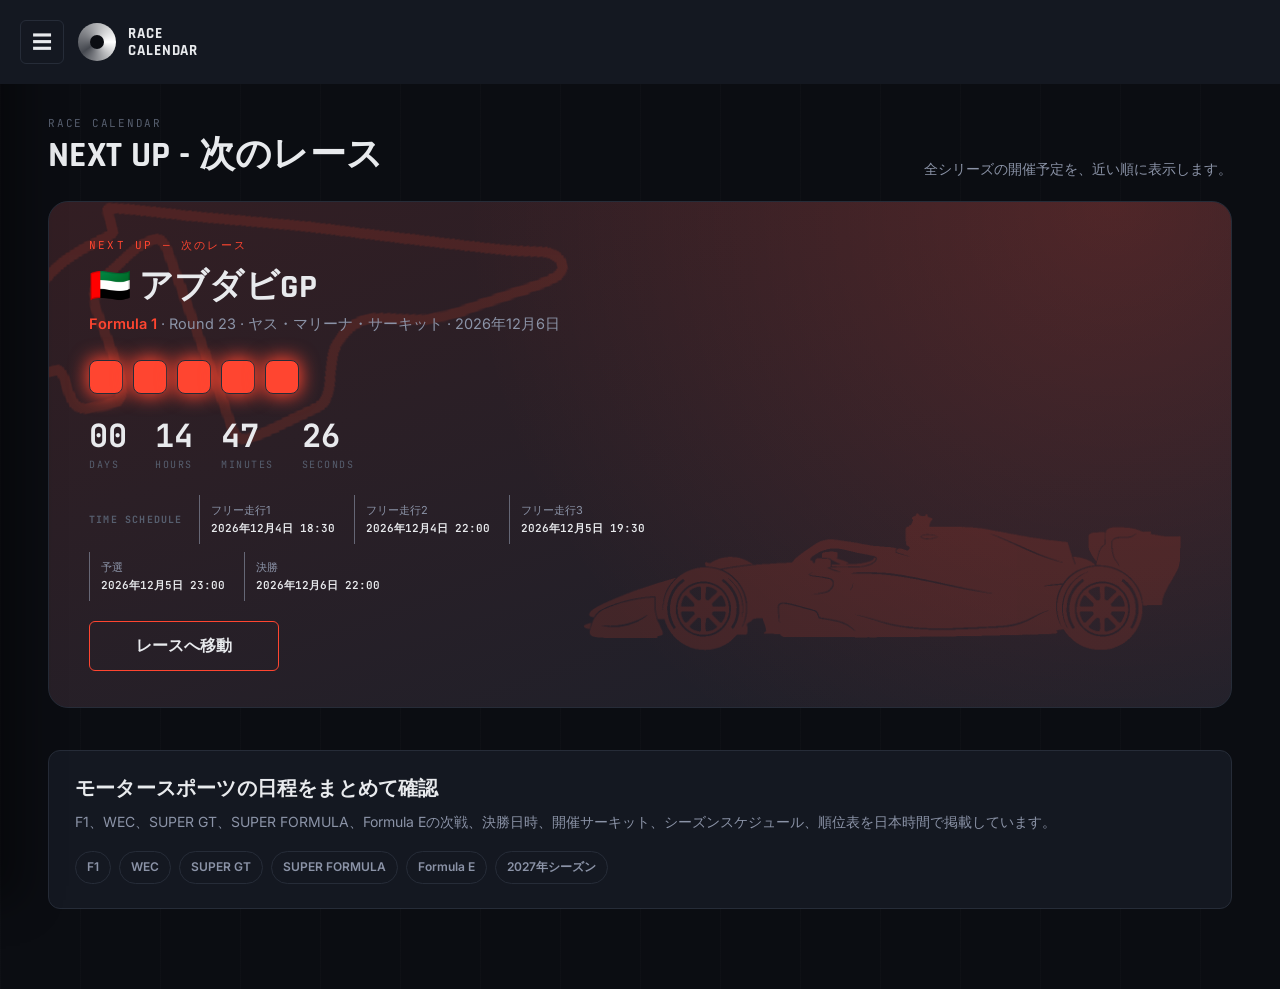
==== commit 772e373b: "Fix Brands Hatch map and 2027 F1 status" ====
--- a/2027/index.html
+++ b/2027/index.html
@@ -49,7 +49,7 @@
 <link rel="preconnect" href="https://fonts.googleapis.com">
 <link rel="preconnect" href="https://fonts.gstatic.com" crossorigin>
 <link href="https://fonts.googleapis.com/css2?family=Rajdhani:wght@500;600;700&family=Inter:wght@400;500;600&family=JetBrains+Mono:wght@400;500;700&display=swap" rel="stylesheet">
-<link rel="stylesheet" href="styles.css?v=20260815-mobile-upcoming">
+<link rel="stylesheet" href="styles.css?v=20260815-f1-awaiting">
 </head>
 <body>
 
@@ -178,13 +178,13 @@
      ここに書かれた順番がサイドバーの並び順になる。
      読み込み後、各ファイルが window.SERIES_DATA に自分のシリーズを追加していく。
      script.js（画面の動作を作るメインのコード）は必ずこれらより後で読み込む -->
-<script src="series-f1.js?v=20260815-shared-assets"></script>
+<script src="series-f1.js?v=20260815-f1-awaiting"></script>
 <script src="series-wec.js?v=20260815-shared-assets"></script>
 <script src="series-supergt.js?v=20260815-shared-assets"></script>
 <script src="series-superformula.js?v=20260815-shared-assets"></script>
-<script src="series-formulae.js?v=20260815-shared-assets"></script>
+<script src="series-formulae.js?v=20260815-brands-hatch"></script>
 <script src="home.js?v=20260815-five-upcoming-races"></script>
 <script src="../seo.js?v=20260815-sitemap"></script>
-<script src="script.js?v=20260815-sitemap"></script>
+<script src="script.js?v=20260815-f1-awaiting"></script>
 </body>
 </html>
--- a/2027/styles.css
+++ b/2027/styles.css
@@ -331,6 +331,14 @@
      （中身はJSのrenderList()が生成、クリック処理はopenRaceModal()） */
   .race-list-section h2{ font-size:20px; margin-bottom:18px; color:var(--text); }
   .race-list{ display:flex; flex-direction:column; gap:10px; margin-bottom:36px; }
+  .schedule-status-card{
+    min-height:150px; padding:28px; border:1px solid color-mix(in srgb, var(--accent) 42%, var(--line));
+    border-left:4px solid var(--accent); border-radius:var(--radius-m);
+    background:linear-gradient(135deg, color-mix(in srgb, var(--accent) 14%, var(--surface)), var(--surface));
+    display:flex; flex-direction:column; align-items:center; justify-content:center; gap:8px; text-align:center;
+  }
+  .schedule-status-card strong{ color:var(--text); font-size:24px; }
+  .schedule-status-card span{ color:var(--text-dim); font-size:14px; }
   .race-card{
     background:var(--surface); border:1px solid var(--line); border-left:3px solid var(--accent);
     border-radius:var(--radius-m); padding:14px 20px;
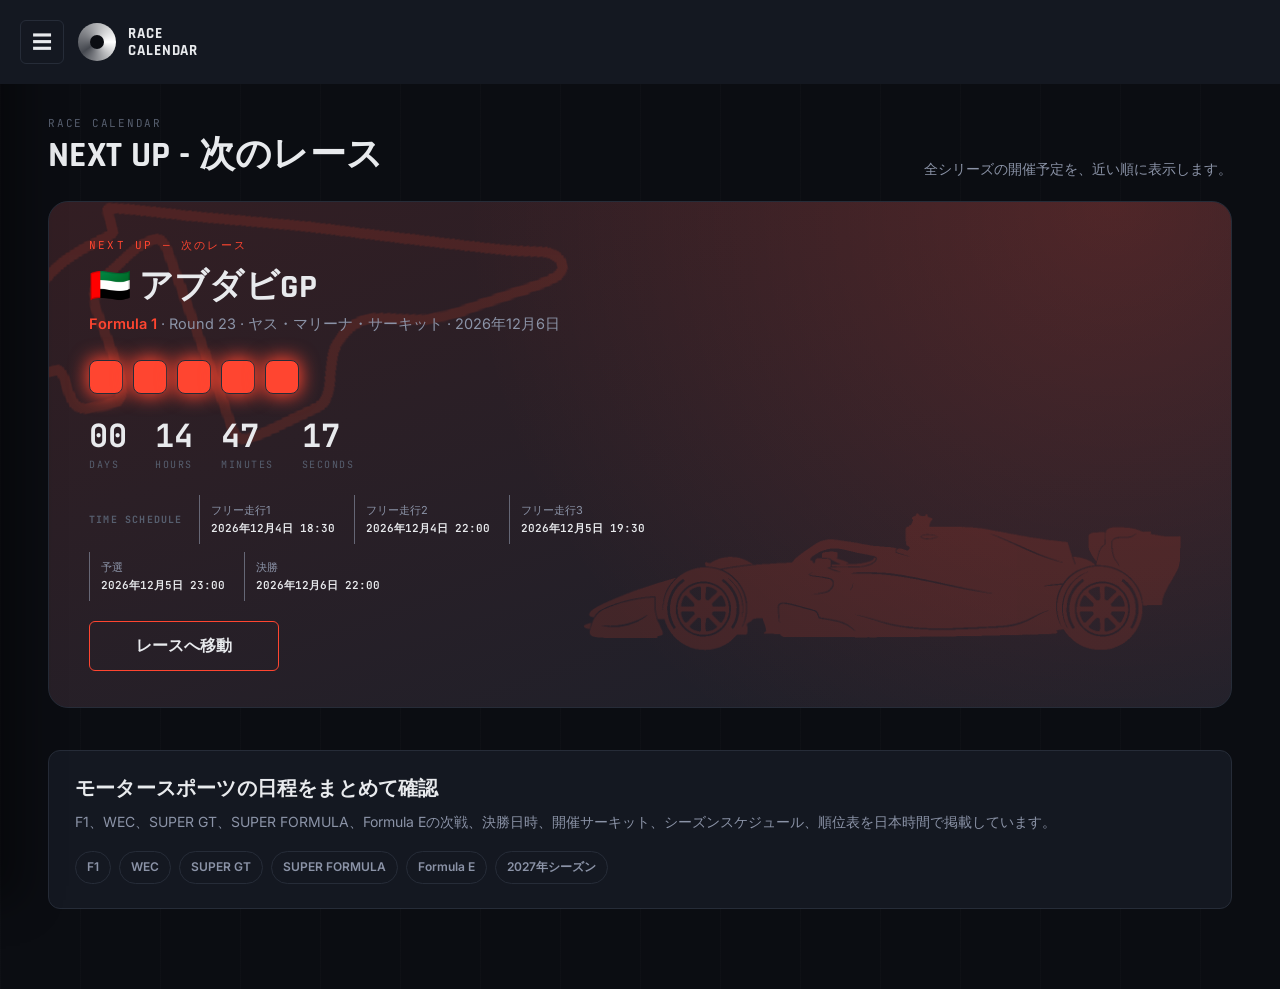
==== commit 0cf26bfa: "Restore home countdown and use Brands Hatch PNG" ====
--- a/2027/index.html
+++ b/2027/index.html
@@ -182,8 +182,8 @@
 <script src="series-wec.js?v=20260815-shared-assets"></script>
 <script src="series-supergt.js?v=20260815-shared-assets"></script>
 <script src="series-superformula.js?v=20260815-shared-assets"></script>
-<script src="series-formulae.js?v=20260815-brands-hatch"></script>
-<script src="home.js?v=20260815-five-upcoming-races"></script>
+<script src="series-formulae.js?v=20260815-brandshatch-png"></script>
+<script src="home.js?v=20260815-live-home-timer"></script>
 <script src="../seo.js?v=20260815-sitemap"></script>
 <script src="script.js?v=20260815-f1-awaiting"></script>
 </body>
